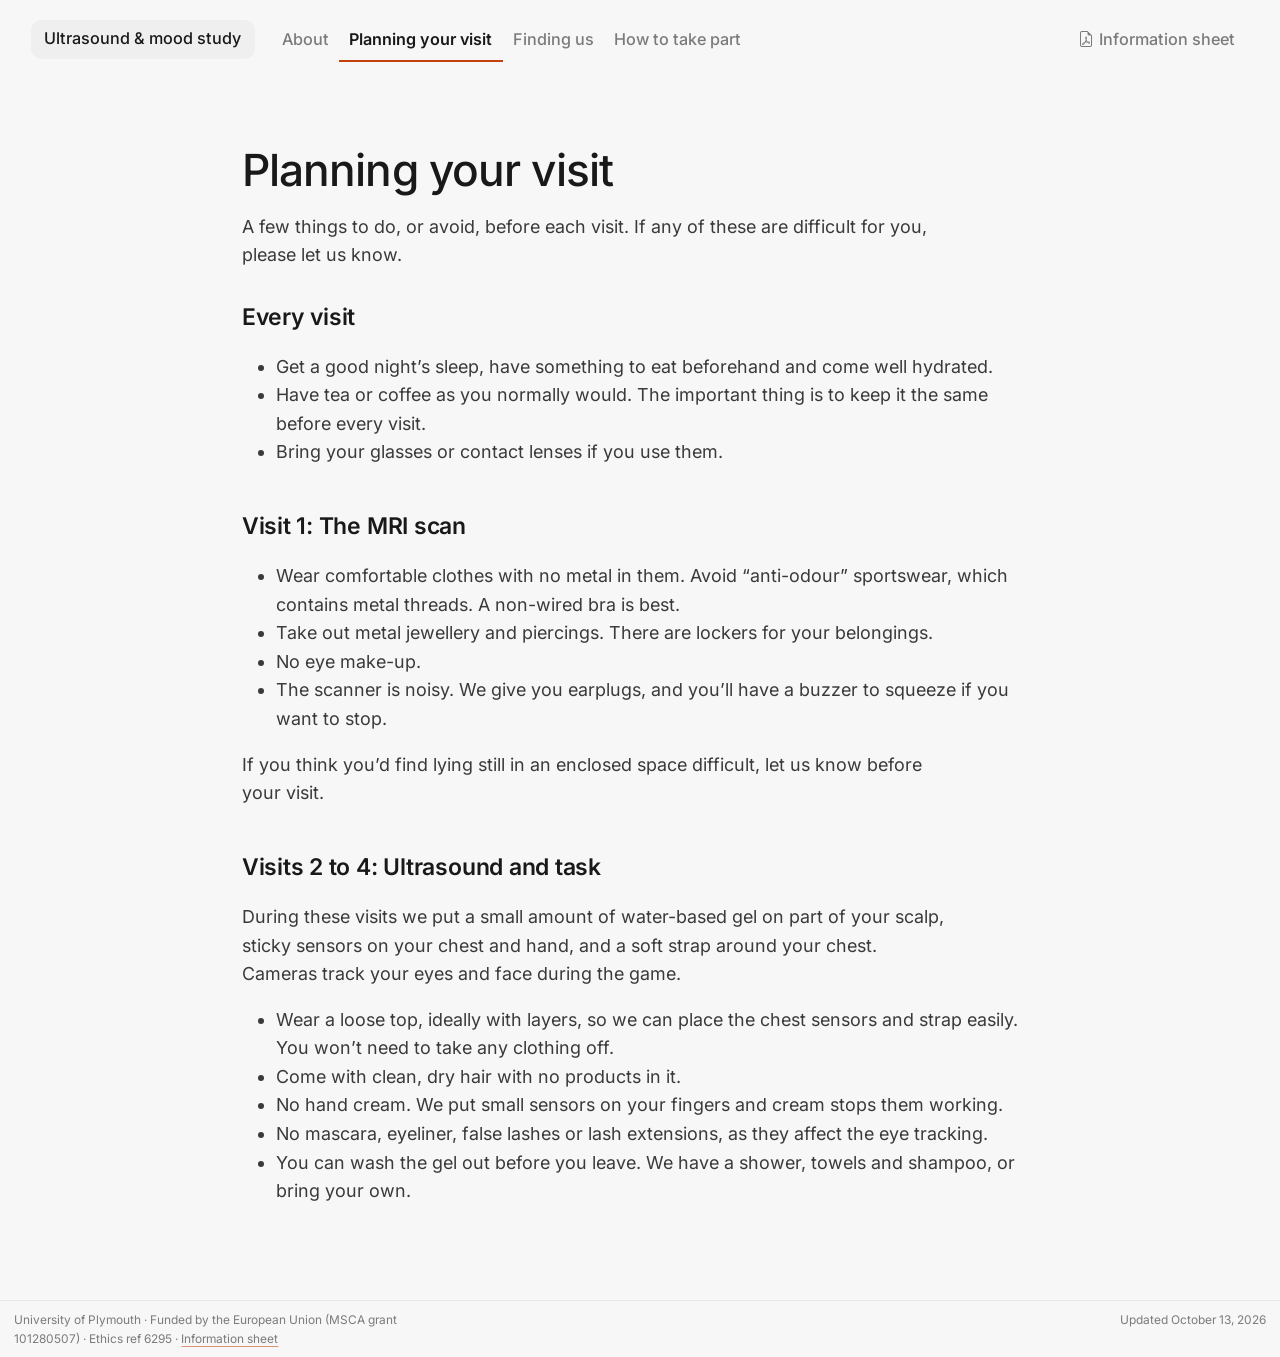
==== before-your-visit.html @ 29c1c678 "Built site for gh-pages" ====
<!DOCTYPE html>
<html xmlns="http://www.w3.org/1999/xhtml" lang="en" xml:lang="en"><head>

<meta charset="utf-8">
<meta name="generator" content="quarto-1.9.36">

<meta name="viewport" content="width=device-width, initial-scale=1.0, user-scalable=yes">


<title>Planning your visit – Ultrasound &amp; mood study</title>
<style>
/* Default styles provided by pandoc.
** See https://pandoc.org/MANUAL.html#variables-for-html for config info.
*/
code{white-space: pre-wrap;}
span.smallcaps{font-variant: small-caps;}
div.columns{display: flex; gap: min(4vw, 1.5em);}
div.column{flex: auto; overflow-x: auto;}
div.hanging-indent{margin-left: 1.5em; text-indent: -1.5em;}
ul.task-list{list-style: none;}
ul.task-list li input[type="checkbox"] {
  width: 0.8em;
  margin: 0 0.8em 0.2em -1em; /* quarto-specific, see https://github.com/quarto-dev/quarto-cli/issues/4556 */ 
  vertical-align: middle;
}
</style>


<script src="site_libs/quarto-nav/quarto-nav.js"></script>
<script src="site_libs/clipboard/clipboard.min.js"></script>
<script src="site_libs/quarto-search/autocomplete.umd.js"></script>
<script src="site_libs/quarto-search/fuse.min.js"></script>
<script src="site_libs/quarto-search/quarto-search.js"></script>
<meta name="quarto:offset" content="./">
<script src="site_libs/quarto-html/quarto.js" type="module"></script>
<script src="site_libs/quarto-html/tabsets/tabsets.js" type="module"></script>
<script src="site_libs/quarto-html/popper.min.js"></script>
<script src="site_libs/quarto-html/tippy.umd.min.js"></script>
<script src="site_libs/quarto-html/anchor.min.js"></script>
<link href="site_libs/quarto-html/tippy.css" rel="stylesheet">
<link href="site_libs/quarto-html/quarto-syntax-highlighting-845c23b38eaddc0f92fda52bfe77a8c8.css" rel="stylesheet" id="quarto-text-highlighting-styles">
<script src="site_libs/bootstrap/bootstrap.min.js"></script>
<link href="site_libs/bootstrap/bootstrap-icons.css" rel="stylesheet">
<link href="site_libs/bootstrap/bootstrap-11b1d22042a7c58af26a3a2880198818.min.css" rel="stylesheet" append-hash="true" id="quarto-bootstrap" data-mode="light">
<script id="quarto-search-options" type="application/json">{
  "location": "navbar",
  "copy-button": false,
  "collapse-after": 3,
  "panel-placement": "end",
  "type": "overlay",
  "limit": 50,
  "keyboard-shortcut": [
    "f",
    "/",
    "s"
  ],
  "show-item-context": false,
  "language": {
    "search-no-results-text": "No results",
    "search-matching-documents-text": "matching documents",
    "search-copy-link-title": "Copy link to search",
    "search-hide-matches-text": "Hide additional matches",
    "search-more-match-text": "more match in this document",
    "search-more-matches-text": "more matches in this document",
    "search-clear-button-title": "Clear",
    "search-text-placeholder": "",
    "search-detached-cancel-button-title": "Cancel",
    "search-submit-button-title": "Submit",
    "search-label": "Search"
  }
}</script>
<meta name="robots" content="noindex, nofollow">


<link rel="stylesheet" href="styles.css">
</head>

<body class="nav-fixed fullcontent quarto-light">

<div id="quarto-search-results"></div>
  <header id="quarto-header" class="headroom fixed-top">
    <nav class="navbar navbar-expand-lg " data-bs-theme="dark">
      <div class="navbar-container container-fluid">
      <div class="navbar-brand-container mx-auto">
    <a class="navbar-brand" href="./index.html">
    <span class="navbar-title">Ultrasound &amp; mood study</span>
    </a>
  </div>
            <div id="quarto-search" class="" title="Search"></div>
          <button class="navbar-toggler" type="button" data-bs-toggle="collapse" data-bs-target="#navbarCollapse" aria-controls="navbarCollapse" role="menu" aria-expanded="false" aria-label="Toggle navigation" onclick="if (window.quartoToggleHeadroom) { window.quartoToggleHeadroom(); }">
  <span class="navbar-toggler-icon"></span>
</button>
          <div class="collapse navbar-collapse" id="navbarCollapse">
            <ul class="navbar-nav navbar-nav-scroll me-auto">
  <li class="nav-item">
    <a class="nav-link" href="./index.html"> 
<span class="menu-text">About</span></a>
  </li>  
  <li class="nav-item">
    <a class="nav-link active" href="./before-your-visit.html" aria-current="page"> 
<span class="menu-text">Planning your visit</span></a>
  </li>  
  <li class="nav-item">
    <a class="nav-link" href="./finding-us.html"> 
<span class="menu-text">Finding us</span></a>
  </li>  
  <li class="nav-item">
    <a class="nav-link" href="./contact.html"> 
<span class="menu-text">How to take part</span></a>
  </li>  
</ul>
            <ul class="navbar-nav navbar-nav-scroll ms-auto">
  <li class="nav-item">
    <a class="nav-link" href="./assets/info_sheet_v3.pdf"> <i class="bi bi-file-earmark-pdf" role="img">
</i> 
<span class="menu-text">Information sheet</span></a>
  </li>  
</ul>
          </div> <!-- /navcollapse -->
            <div class="quarto-navbar-tools">
</div>
      </div> <!-- /container-fluid -->
    </nav>
</header>
<!-- content -->
<div id="quarto-content" class="quarto-container page-columns page-rows-contents page-layout-article page-navbar">
<!-- sidebar -->
<!-- margin-sidebar -->
    
<!-- main -->
<main class="content" id="quarto-document-content">

<header id="title-block-header" class="quarto-title-block default">
<div class="quarto-title">
<h1 class="title">Planning your visit</h1>
</div>



<div class="quarto-title-meta">

    
  
    <div>
    <div class="quarto-title-meta-heading">Modified</div>
    <div class="quarto-title-meta-contents">
      <p class="date-modified">October 13, 2026</p>
    </div>
  </div>
    
  </div>
  


</header>


<p>A few things to do, or avoid, before each visit. If any of these are difficult for you, please let us know.</p>
<section id="every-visit" class="level2">
<h2 class="anchored" data-anchor-id="every-visit">Every visit</h2>
<ul>
<li>Get a good night’s sleep, have something to eat beforehand and come well hydrated.</li>
<li>Have tea or coffee as you normally would. The important thing is to keep it the same before every visit.</li>
<li>Bring your glasses or contact lenses if you use them.</li>
</ul>
</section>
<section id="visit-1-the-mri-scan" class="level2">
<h2 class="anchored" data-anchor-id="visit-1-the-mri-scan">Visit 1: The MRI scan</h2>
<ul>
<li>Wear comfortable clothes with no metal in them. Avoid “anti-odour” sportswear, which contains metal threads. A non-wired bra is best.</li>
<li>Take out metal jewellery and piercings. There are lockers for your belongings.</li>
<li>No eye make-up.</li>
<li>The scanner is noisy. We give you earplugs, and you’ll have a buzzer to squeeze if you want to stop.</li>
</ul>
<p>If you think you’d find lying still in an enclosed space difficult, let us know before your visit.</p>
</section>
<section id="visits-2-to-4-ultrasound-and-task" class="level2">
<h2 class="anchored" data-anchor-id="visits-2-to-4-ultrasound-and-task">Visits 2 to 4: Ultrasound and task</h2>
<p>During these visits we put a small amount of water-based gel on part of your scalp, sticky sensors on your chest and hand, and a soft strap around your chest. Cameras track your eyes and face during the game.</p>
<ul>
<li>Wear a loose top, ideally with layers, so we can place the chest sensors and strap easily. You won’t need to take any clothing off.</li>
<li>Come with clean, dry hair with no products in it.</li>
<li>No hand cream. We put small sensors on your fingers and cream stops them working.</li>
<li>No mascara, eyeliner, false lashes or lash extensions, as they affect the eye tracking.</li>
<li>You can wash the gel out before you leave. We have a shower, towels and shampoo, or bring your own.</li>
</ul>


</section>

</main> <!-- /main -->
<script id="quarto-html-after-body" type="application/javascript">
  window.document.addEventListener("DOMContentLoaded", function (event) {
    const icon = "";
    const anchorJS = new window.AnchorJS();
    anchorJS.options = {
      placement: 'right',
      icon: icon
    };
    anchorJS.add('.anchored');
    const isCodeAnnotation = (el) => {
      for (const clz of el.classList) {
        if (clz.startsWith('code-annotation-')) {                     
          return true;
        }
      }
      return false;
    }
    const onCopySuccess = function(e) {
      // button target
      const button = e.trigger;
      // don't keep focus
      button.blur();
      // flash "checked"
      button.classList.add('code-copy-button-checked');
      var currentTitle = button.getAttribute("title");
      button.setAttribute("title", "Copied!");
      let tooltip;
      if (window.bootstrap) {
        button.setAttribute("data-bs-toggle", "tooltip");
        button.setAttribute("data-bs-placement", "left");
        button.setAttribute("data-bs-title", "Copied!");
        tooltip = new bootstrap.Tooltip(button, 
          { trigger: "manual", 
            customClass: "code-copy-button-tooltip",
            offset: [0, -8]});
        tooltip.show();    
      }
      setTimeout(function() {
        if (tooltip) {
          tooltip.hide();
          button.removeAttribute("data-bs-title");
          button.removeAttribute("data-bs-toggle");
          button.removeAttribute("data-bs-placement");
        }
        button.setAttribute("title", currentTitle);
        button.classList.remove('code-copy-button-checked');
      }, 1000);
      // clear code selection
      e.clearSelection();
    }
    const getTextToCopy = function(trigger) {
      const outerScaffold = trigger.parentElement.cloneNode(true);
      const codeEl = outerScaffold.querySelector('code');
      for (const childEl of codeEl.children) {
        if (isCodeAnnotation(childEl)) {
          childEl.remove();
        }
      }
      return codeEl.innerText;
    }
    const clipboard = new window.ClipboardJS('.code-copy-button:not([data-in-quarto-modal])', {
      text: getTextToCopy
    });
    clipboard.on('success', onCopySuccess);
    if (window.document.getElementById('quarto-embedded-source-code-modal')) {
      const clipboardModal = new window.ClipboardJS('.code-copy-button[data-in-quarto-modal]', {
        text: getTextToCopy,
        container: window.document.getElementById('quarto-embedded-source-code-modal')
      });
      clipboardModal.on('success', onCopySuccess);
    }
      var localhostRegex = new RegExp(/^(?:http|https):\/\/localhost\:?[0-9]*\//);
      var mailtoRegex = new RegExp(/^mailto:/);
        var filterRegex = new RegExp("https:\/\/dylanjcurtin\.github\.io\/tus-study");
      var isInternal = (href) => {
          return filterRegex.test(href) || localhostRegex.test(href) || mailtoRegex.test(href);
      }
      // Inspect non-navigation links and adorn them if external
     var links = window.document.querySelectorAll('a[href]:not(.nav-link):not(.navbar-brand):not(.toc-action):not(.sidebar-link):not(.sidebar-item-toggle):not(.pagination-link):not(.no-external):not([aria-hidden]):not(.dropdown-item):not(.quarto-navigation-tool):not(.about-link)');
      for (var i=0; i<links.length; i++) {
        const link = links[i];
        if (!isInternal(link.href)) {
          // undo the damage that might have been done by quarto-nav.js in the case of
          // links that we want to consider external
          if (link.dataset.originalHref !== undefined) {
            link.href = link.dataset.originalHref;
          }
            // target, if specified
            link.setAttribute("target", "_blank");
            if (link.getAttribute("rel") === null) {
              link.setAttribute("rel", "noopener");
            }
        }
      }
    function tippyHover(el, contentFn, onTriggerFn, onUntriggerFn) {
      const config = {
        allowHTML: true,
        maxWidth: 500,
        delay: 100,
        arrow: false,
        appendTo: function(el) {
            return el.parentElement;
        },
        interactive: true,
        interactiveBorder: 10,
        theme: 'quarto',
        placement: 'bottom-start',
      };
      if (contentFn) {
        config.content = contentFn;
      }
      if (onTriggerFn) {
        config.onTrigger = onTriggerFn;
      }
      if (onUntriggerFn) {
        config.onUntrigger = onUntriggerFn;
      }
      window.tippy(el, config); 
    }
    const noterefs = window.document.querySelectorAll('a[role="doc-noteref"]');
    for (var i=0; i<noterefs.length; i++) {
      const ref = noterefs[i];
      tippyHover(ref, function() {
        // use id or data attribute instead here
        let href = ref.getAttribute('data-footnote-href') || ref.getAttribute('href');
        try { href = new URL(href).hash; } catch {}
        const id = href.replace(/^#\/?/, "");
        const note = window.document.getElementById(id);
        if (note) {
          return note.innerHTML;
        } else {
          return "";
        }
      });
    }
    const xrefs = window.document.querySelectorAll('a.quarto-xref');
    const processXRef = (id, note) => {
      // Strip column container classes
      const stripColumnClz = (el) => {
        el.classList.remove("page-full", "page-columns");
        if (el.children) {
          for (const child of el.children) {
            stripColumnClz(child);
          }
        }
      }
      stripColumnClz(note)
      if (id === null || id.startsWith('sec-')) {
        // Special case sections, only their first couple elements
        const container = document.createElement("div");
        if (note.children && note.children.length > 2) {
          container.appendChild(note.children[0].cloneNode(true));
          for (let i = 1; i < note.children.length; i++) {
            const child = note.children[i];
            if (child.tagName === "P" && child.innerText === "") {
              continue;
            } else {
              container.appendChild(child.cloneNode(true));
              break;
            }
          }
          if (window.Quarto?.typesetMath) {
            window.Quarto.typesetMath(container);
          }
          return container.innerHTML
        } else {
          if (window.Quarto?.typesetMath) {
            window.Quarto.typesetMath(note);
          }
          return note.innerHTML;
        }
      } else {
        // Remove any anchor links if they are present
        const anchorLink = note.querySelector('a.anchorjs-link');
        if (anchorLink) {
          anchorLink.remove();
        }
        if (window.Quarto?.typesetMath) {
          window.Quarto.typesetMath(note);
        }
        if (note.classList.contains("callout")) {
          return note.outerHTML;
        } else {
          return note.innerHTML;
        }
      }
    }
    for (var i=0; i<xrefs.length; i++) {
      const xref = xrefs[i];
      tippyHover(xref, undefined, function(instance) {
        instance.disable();
        let url = xref.getAttribute('href');
        let hash = undefined; 
        if (url.startsWith('#')) {
          hash = url;
        } else {
          try { hash = new URL(url).hash; } catch {}
        }
        if (hash) {
          const id = hash.replace(/^#\/?/, "");
          const note = window.document.getElementById(id);
          if (note !== null) {
            try {
              const html = processXRef(id, note.cloneNode(true));
              instance.setContent(html);
            } finally {
              instance.enable();
              instance.show();
            }
          } else {
            // See if we can fetch this
            fetch(url.split('#')[0])
            .then(res => res.text())
            .then(html => {
              const parser = new DOMParser();
              const htmlDoc = parser.parseFromString(html, "text/html");
              const note = htmlDoc.getElementById(id);
              if (note !== null) {
                const html = processXRef(id, note);
                instance.setContent(html);
              } 
            }).finally(() => {
              instance.enable();
              instance.show();
            });
          }
        } else {
          // See if we can fetch a full url (with no hash to target)
          // This is a special case and we should probably do some content thinning / targeting
          fetch(url)
          .then(res => res.text())
          .then(html => {
            const parser = new DOMParser();
            const htmlDoc = parser.parseFromString(html, "text/html");
            const note = htmlDoc.querySelector('main.content');
            if (note !== null) {
              // This should only happen for chapter cross references
              // (since there is no id in the URL)
              // remove the first header
              if (note.children.length > 0 && note.children[0].tagName === "HEADER") {
                note.children[0].remove();
              }
              const html = processXRef(null, note);
              instance.setContent(html);
            } 
          }).finally(() => {
            instance.enable();
            instance.show();
          });
        }
      }, function(instance) {
      });
    }
        let selectedAnnoteEl;
        const selectorForAnnotation = ( cell, annotation) => {
          let cellAttr = 'data-code-cell="' + cell + '"';
          let lineAttr = 'data-code-annotation="' +  annotation + '"';
          const selector = 'span[' + cellAttr + '][' + lineAttr + ']';
          return selector;
        }
        const selectCodeLines = (annoteEl) => {
          const doc = window.document;
          const targetCell = annoteEl.getAttribute("data-target-cell");
          const targetAnnotation = annoteEl.getAttribute("data-target-annotation");
          const annoteSpan = window.document.querySelector(selectorForAnnotation(targetCell, targetAnnotation));
          const lines = annoteSpan.getAttribute("data-code-lines").split(",");
          const lineIds = lines.map((line) => {
            return targetCell + "-" + line;
          })
          let top = null;
          let height = null;
          let parent = null;
          if (lineIds.length > 0) {
              //compute the position of the single el (top and bottom and make a div)
              const el = window.document.getElementById(lineIds[0]);
              top = el.offsetTop;
              height = el.offsetHeight;
              parent = el.parentElement.parentElement;
            if (lineIds.length > 1) {
              const lastEl = window.document.getElementById(lineIds[lineIds.length - 1]);
              const bottom = lastEl.offsetTop + lastEl.offsetHeight;
              height = bottom - top;
            }
            if (top !== null && height !== null && parent !== null) {
              // cook up a div (if necessary) and position it 
              let div = window.document.getElementById("code-annotation-line-highlight");
              if (div === null) {
                div = window.document.createElement("div");
                div.setAttribute("id", "code-annotation-line-highlight");
                div.style.position = 'absolute';
                parent.appendChild(div);
              }
              div.style.top = top - 2 + "px";
              div.style.height = height + 4 + "px";
              div.style.left = 0;
              let gutterDiv = window.document.getElementById("code-annotation-line-highlight-gutter");
              if (gutterDiv === null) {
                gutterDiv = window.document.createElement("div");
                gutterDiv.setAttribute("id", "code-annotation-line-highlight-gutter");
                gutterDiv.style.position = 'absolute';
                const codeCell = window.document.getElementById(targetCell);
                const gutter = codeCell.querySelector('.code-annotation-gutter');
                gutter.appendChild(gutterDiv);
              }
              gutterDiv.style.top = top - 2 + "px";
              gutterDiv.style.height = height + 4 + "px";
            }
            selectedAnnoteEl = annoteEl;
          }
        };
        const unselectCodeLines = () => {
          const elementsIds = ["code-annotation-line-highlight", "code-annotation-line-highlight-gutter"];
          elementsIds.forEach((elId) => {
            const div = window.document.getElementById(elId);
            if (div) {
              div.remove();
            }
          });
          selectedAnnoteEl = undefined;
        };
          // Handle positioning of the toggle
      window.addEventListener(
        "resize",
        throttle(() => {
          elRect = undefined;
          if (selectedAnnoteEl) {
            selectCodeLines(selectedAnnoteEl);
          }
        }, 10)
      );
      function throttle(fn, ms) {
      let throttle = false;
      let timer;
        return (...args) => {
          if(!throttle) { // first call gets through
              fn.apply(this, args);
              throttle = true;
          } else { // all the others get throttled
              if(timer) clearTimeout(timer); // cancel #2
              timer = setTimeout(() => {
                fn.apply(this, args);
                timer = throttle = false;
              }, ms);
          }
        };
      }
        // Attach click handler to the DT
        const annoteDls = window.document.querySelectorAll('dt[data-target-cell]');
        for (const annoteDlNode of annoteDls) {
          annoteDlNode.addEventListener('click', (event) => {
            const clickedEl = event.target;
            if (clickedEl !== selectedAnnoteEl) {
              unselectCodeLines();
              const activeEl = window.document.querySelector('dt[data-target-cell].code-annotation-active');
              if (activeEl) {
                activeEl.classList.remove('code-annotation-active');
              }
              selectCodeLines(clickedEl);
              clickedEl.classList.add('code-annotation-active');
            } else {
              // Unselect the line
              unselectCodeLines();
              clickedEl.classList.remove('code-annotation-active');
            }
          });
        }
    const findCites = (el) => {
      const parentEl = el.parentElement;
      if (parentEl) {
        const cites = parentEl.dataset.cites;
        if (cites) {
          return {
            el,
            cites: cites.split(' ')
          };
        } else {
          return findCites(el.parentElement)
        }
      } else {
        return undefined;
      }
    };
    var bibliorefs = window.document.querySelectorAll('a[role="doc-biblioref"]');
    for (var i=0; i<bibliorefs.length; i++) {
      const ref = bibliorefs[i];
      const citeInfo = findCites(ref);
      if (citeInfo) {
        tippyHover(citeInfo.el, function() {
          var popup = window.document.createElement('div');
          citeInfo.cites.forEach(function(cite) {
            var citeDiv = window.document.createElement('div');
            citeDiv.classList.add('hanging-indent');
            citeDiv.classList.add('csl-entry');
            var biblioDiv = window.document.getElementById('ref-' + cite);
            if (biblioDiv) {
              citeDiv.innerHTML = biblioDiv.innerHTML;
            }
            popup.appendChild(citeDiv);
          });
          return popup.innerHTML;
        });
      }
    }
  });
  </script>
</div> <!-- /content -->
<footer class="footer">
  <div class="nav-footer">
    <div class="nav-footer-left">
<p>University of Plymouth · Funded by the European Union (MSCA grant 101280507) · Ethics ref 6295 · <a href="assets/info_sheet_v3.pdf">Information sheet</a></p>
</div>   
    <div class="nav-footer-center">
      &nbsp;
    </div>
    <div class="nav-footer-right">
<p>Updated October 13, 2026</p>
</div>
  </div>
</footer>




</body></html>
---- site_libs/quarto-html/tippy.css ----
.tippy-box[data-animation=fade][data-state=hidden]{opacity:0}[data-tippy-root]{max-width:calc(100vw - 10px)}.tippy-box{position:relative;background-color:#333;color:#fff;border-radius:4px;font-size:14px;line-height:1.4;white-space:normal;outline:0;transition-property:transform,visibility,opacity}.tippy-box[data-placement^=top]>.tippy-arrow{bottom:0}.tippy-box[data-placement^=top]>.tippy-arrow:before{bottom:-7px;left:0;border-width:8px 8px 0;border-top-color:initial;transform-origin:center top}.tippy-box[data-placement^=bottom]>.tippy-arrow{top:0}.tippy-box[data-placement^=bottom]>.tippy-arrow:before{top:-7px;left:0;border-width:0 8px 8px;border-bottom-color:initial;transform-origin:center bottom}.tippy-box[data-placement^=left]>.tippy-arrow{right:0}.tippy-box[data-placement^=left]>.tippy-arrow:before{border-width:8px 0 8px 8px;border-left-color:initial;right:-7px;transform-origin:center left}.tippy-box[data-placement^=right]>.tippy-arrow{left:0}.tippy-box[data-placement^=right]>.tippy-arrow:before{left:-7px;border-width:8px 8px 8px 0;border-right-color:initial;transform-origin:center right}.tippy-box[data-inertia][data-state=visible]{transition-timing-function:cubic-bezier(.54,1.5,.38,1.11)}.tippy-arrow{width:16px;height:16px;color:#333}.tippy-arrow:before{content:"";position:absolute;border-color:transparent;border-style:solid}.tippy-content{position:relative;padding:5px 9px;z-index:1}
---- site_libs/quarto-html/quarto-syntax-highlighting-845c23b38eaddc0f92fda52bfe77a8c8.css ----
/* quarto syntax highlight colors */
:root {
  --quarto-hl-ot-color: #003B4F;
  --quarto-hl-at-color: #657422;
  --quarto-hl-ss-color: #20794D;
  --quarto-hl-an-color: #5E5E5E;
  --quarto-hl-fu-color: #4758AB;
  --quarto-hl-st-color: #20794D;
  --quarto-hl-cf-color: #003B4F;
  --quarto-hl-op-color: #5E5E5E;
  --quarto-hl-er-color: #AD0000;
  --quarto-hl-bn-color: #AD0000;
  --quarto-hl-al-color: #AD0000;
  --quarto-hl-va-color: #111111;
  --quarto-hl-bu-color: inherit;
  --quarto-hl-ex-color: inherit;
  --quarto-hl-pp-color: #AD0000;
  --quarto-hl-in-color: #5E5E5E;
  --quarto-hl-vs-color: #20794D;
  --quarto-hl-wa-color: #5E5E5E;
  --quarto-hl-do-color: #5E5E5E;
  --quarto-hl-im-color: #00769E;
  --quarto-hl-ch-color: #20794D;
  --quarto-hl-dt-color: #AD0000;
  --quarto-hl-fl-color: #AD0000;
  --quarto-hl-co-color: #5E5E5E;
  --quarto-hl-cv-color: #5E5E5E;
  --quarto-hl-cn-color: #8f5902;
  --quarto-hl-sc-color: #5E5E5E;
  --quarto-hl-dv-color: #AD0000;
  --quarto-hl-kw-color: #003B4F;
}

/* other quarto variables */
:root {
  --quarto-font-monospace: SFMono-Regular, Menlo, Monaco, Consolas, "Liberation Mono", "Courier New", monospace;
}

/* syntax highlight based on Pandoc's rules */
pre > code.sourceCode > span {
  color: #003B4F;
}

code.sourceCode > span {
  color: #003B4F;
}

div.sourceCode,
div.sourceCode pre.sourceCode {
  color: #003B4F;
}

/* Normal */
code span {
  color: #003B4F;
}

/* Alert */
code span.al {
  color: #AD0000;
  font-style: inherit;
}

/* Annotation */
code span.an {
  color: #5E5E5E;
  font-style: inherit;
}

/* Attribute */
code span.at {
  color: #657422;
  font-style: inherit;
}

/* BaseN */
code span.bn {
  color: #AD0000;
  font-style: inherit;
}

/* BuiltIn */
code span.bu {
  font-style: inherit;
}

/* ControlFlow */
code span.cf {
  color: #003B4F;
  font-weight: bold;
  font-style: inherit;
}

/* Char */
code span.ch {
  color: #20794D;
  font-style: inherit;
}

/* Constant */
code span.cn {
  color: #8f5902;
  font-style: inherit;
}

/* Comment */
code span.co {
  color: #5E5E5E;
  font-style: inherit;
}

/* CommentVar */
code span.cv {
  color: #5E5E5E;
  font-style: italic;
}

/* Documentation */
code span.do {
  color: #5E5E5E;
  font-style: italic;
}

/* DataType */
code span.dt {
  color: #AD0000;
  font-style: inherit;
}

/* DecVal */
code span.dv {
  color: #AD0000;
  font-style: inherit;
}

/* Error */
code span.er {
  color: #AD0000;
  font-style: inherit;
}

/* Extension */
code span.ex {
  font-style: inherit;
}

/* Float */
code span.fl {
  color: #AD0000;
  font-style: inherit;
}

/* Function */
code span.fu {
  color: #4758AB;
  font-style: inherit;
}

/* Import */
code span.im {
  color: #00769E;
  font-style: inherit;
}

/* Information */
code span.in {
  color: #5E5E5E;
  font-style: inherit;
}

/* Keyword */
code span.kw {
  color: #003B4F;
  font-weight: bold;
  font-style: inherit;
}

/* Operator */
code span.op {
  color: #5E5E5E;
  font-style: inherit;
}

/* Other */
code span.ot {
  color: #003B4F;
  font-style: inherit;
}

/* Preprocessor */
code span.pp {
  color: #AD0000;
  font-style: inherit;
}

/* SpecialChar */
code span.sc {
  color: #5E5E5E;
  font-style: inherit;
}

/* SpecialString */
code span.ss {
  color: #20794D;
  font-style: inherit;
}

/* String */
code span.st {
  color: #20794D;
  font-style: inherit;
}

/* Variable */
code span.va {
  color: #111111;
  font-style: inherit;
}

/* VerbatimString */
code span.vs {
  color: #20794D;
  font-style: inherit;
}

/* Warning */
code span.wa {
  color: #5E5E5E;
  font-style: italic;
}

.prevent-inlining {
  content: "</";
}

/*# sourceMappingURL=ac89f0bb514bba72461919f78549e31c.css.map */
---- styles.css ----
/* Inter, self-hosted so pages make no requests to Google */
@font-face { font-family: "Inter"; font-style: normal; font-weight: 400; font-display: swap; src: url("fonts/inter-400.woff2") format("woff2"); }
@font-face { font-family: "Inter"; font-style: normal; font-weight: 500; font-display: swap; src: url("fonts/inter-500.woff2") format("woff2"); }
@font-face { font-family: "Inter"; font-style: normal; font-weight: 600; font-display: swap; src: url("fonts/inter-600.woff2") format("woff2"); }

.lead-text { font-size: 1.2rem; color: #5d5d5d; margin-bottom: 1.5rem; max-width: 58ch; }

.steps {
  display: grid;
  grid-template-columns: repeat(4, 1fr);
  gap: 1.6rem;
  margin: 1.25rem 0;
  counter-reset: step;
}
.step { position: relative; padding: 1rem 1.1rem; counter-increment: step; }
.step::before {
  content: counter(step);
  display: inline-flex; align-items: center; justify-content: center;
  width: 1.75rem; height: 1.75rem; border-radius: 50%;
  font-size: 0.9rem; font-weight: 600; margin-bottom: 0.5rem;
}
/* arrow between cards on wide screens */
.step:not(:last-child)::after {
  content: "→";
  position: absolute; right: -1.3rem; top: 50%; transform: translateY(-50%);
  font-size: 1.1rem; line-height: 1;
}
/* single column with a connecting line on narrow screens */
@media (max-width: 767px) {
  .steps { grid-template-columns: 1fr; gap: 1rem; }
  .step:not(:last-child)::after {
    content: ""; right: auto; top: auto; transform: none;
    left: 1.97rem; bottom: -1rem; width: 2px; height: 1rem;
  }
}
.step .num {
  font-size: 0.75rem; font-weight: 500; letter-spacing: 0.06em;
  text-transform: uppercase; margin-bottom: 0.25rem;
}
.step h3 { margin: 0 0 0.35rem 0; }
.step p { margin: 0; font-size: 0.92rem; }
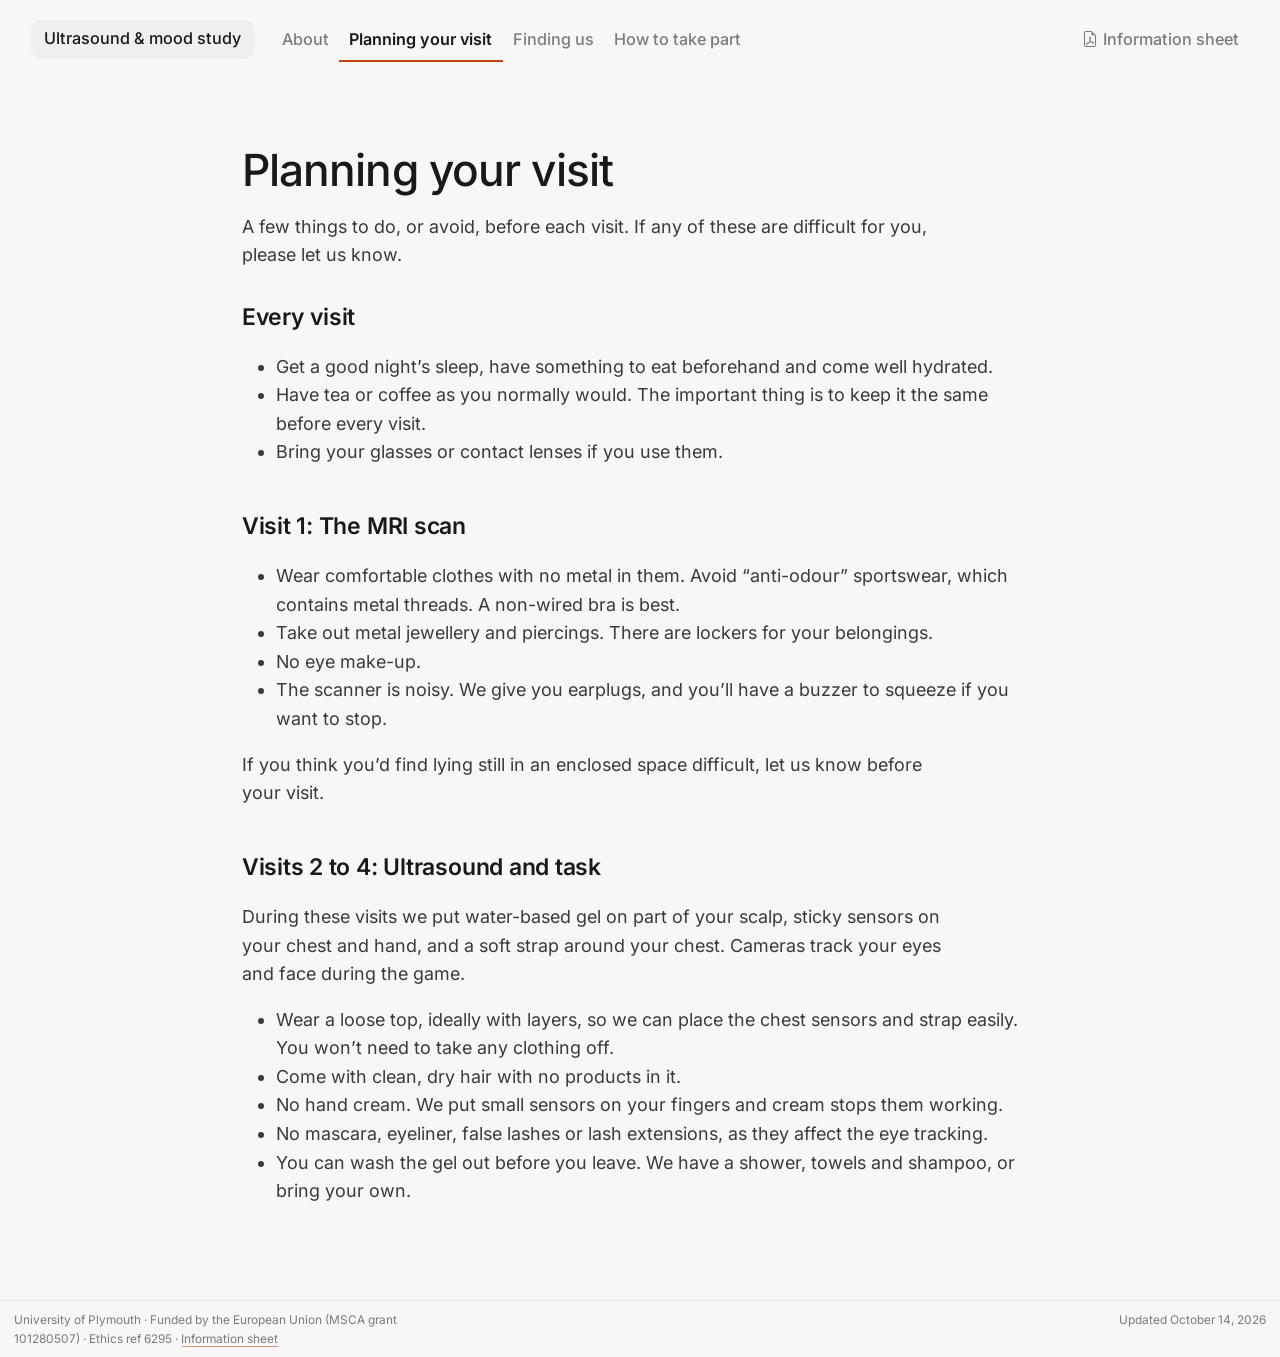
==== commit bd2ab0cc: "Built site for gh-pages" ====
--- a/before-your-visit.html
+++ b/before-your-visit.html
@@ -27,34 +27,16 @@
 
 
 <script src="site_libs/quarto-nav/quarto-nav.js"></script>
-<script src="site_libs/clipboard/clipboard.min.js"></script>
-<script src="site_libs/quarto-search/autocomplete.umd.js"></script>
-<script src="site_libs/quarto-search/fuse.min.js"></script>
-<script src="site_libs/quarto-search/quarto-search.js"></script>
-<meta name="quarto:offset" content="./">
 <script src="site_libs/quarto-html/quarto.js" type="module"></script>
 <script src="site_libs/quarto-html/tabsets/tabsets.js" type="module"></script>
 <script src="site_libs/quarto-html/popper.min.js"></script>
 <script src="site_libs/quarto-html/tippy.umd.min.js"></script>
-<script src="site_libs/quarto-html/anchor.min.js"></script>
 <link href="site_libs/quarto-html/tippy.css" rel="stylesheet">
 <link href="site_libs/quarto-html/quarto-syntax-highlighting-845c23b38eaddc0f92fda52bfe77a8c8.css" rel="stylesheet" id="quarto-text-highlighting-styles">
 <script src="site_libs/bootstrap/bootstrap.min.js"></script>
 <link href="site_libs/bootstrap/bootstrap-icons.css" rel="stylesheet">
-<link href="site_libs/bootstrap/bootstrap-11b1d22042a7c58af26a3a2880198818.min.css" rel="stylesheet" append-hash="true" id="quarto-bootstrap" data-mode="light">
+<link href="site_libs/bootstrap/bootstrap-741c6fe8a5a04eb974a42ee32e9e83b3.min.css" rel="stylesheet" append-hash="true" id="quarto-bootstrap" data-mode="light">
 <script id="quarto-search-options" type="application/json">{
-  "location": "navbar",
-  "copy-button": false,
-  "collapse-after": 3,
-  "panel-placement": "end",
-  "type": "overlay",
-  "limit": 50,
-  "keyboard-shortcut": [
-    "f",
-    "/",
-    "s"
-  ],
-  "show-item-context": false,
   "language": {
     "search-no-results-text": "No results",
     "search-matching-documents-text": "matching documents",
@@ -86,7 +68,6 @@
     <span class="navbar-title">Ultrasound &amp; mood study</span>
     </a>
   </div>
-            <div id="quarto-search" class="" title="Search"></div>
           <button class="navbar-toggler" type="button" data-bs-toggle="collapse" data-bs-target="#navbarCollapse" aria-controls="navbarCollapse" role="menu" aria-expanded="false" aria-label="Toggle navigation" onclick="if (window.quartoToggleHeadroom) { window.quartoToggleHeadroom(); }">
   <span class="navbar-toggler-icon"></span>
 </button>
@@ -144,7 +125,7 @@
     <div>
     <div class="quarto-title-meta-heading">Modified</div>
     <div class="quarto-title-meta-contents">
-      <p class="date-modified">October 13, 2026</p>
+      <p class="date-modified">October 14, 2026</p>
     </div>
   </div>
     
@@ -157,7 +138,7 @@
 
 <p>A few things to do, or avoid, before each visit. If any of these are difficult for you, please let us know.</p>
 <section id="every-visit" class="level2">
-<h2 class="anchored" data-anchor-id="every-visit">Every visit</h2>
+<h2 data-anchor-id="every-visit">Every visit</h2>
 <ul>
 <li>Get a good night’s sleep, have something to eat beforehand and come well hydrated.</li>
 <li>Have tea or coffee as you normally would. The important thing is to keep it the same before every visit.</li>
@@ -165,7 +146,7 @@
 </ul>
 </section>
 <section id="visit-1-the-mri-scan" class="level2">
-<h2 class="anchored" data-anchor-id="visit-1-the-mri-scan">Visit 1: The MRI scan</h2>
+<h2 data-anchor-id="visit-1-the-mri-scan">Visit 1: The MRI scan</h2>
 <ul>
 <li>Wear comfortable clothes with no metal in them. Avoid “anti-odour” sportswear, which contains metal threads. A non-wired bra is best.</li>
 <li>Take out metal jewellery and piercings. There are lockers for your belongings.</li>
@@ -175,8 +156,8 @@
 <p>If you think you’d find lying still in an enclosed space difficult, let us know before your visit.</p>
 </section>
 <section id="visits-2-to-4-ultrasound-and-task" class="level2">
-<h2 class="anchored" data-anchor-id="visits-2-to-4-ultrasound-and-task">Visits 2 to 4: Ultrasound and task</h2>
-<p>During these visits we put a small amount of water-based gel on part of your scalp, sticky sensors on your chest and hand, and a soft strap around your chest. Cameras track your eyes and face during the game.</p>
+<h2 data-anchor-id="visits-2-to-4-ultrasound-and-task">Visits 2 to 4: Ultrasound and task</h2>
+<p>During these visits we put water-based gel on part of your scalp, sticky sensors on your chest and hand, and a soft strap around your chest. Cameras track your eyes and face during the game.</p>
 <ul>
 <li>Wear a loose top, ideally with layers, so we can place the chest sensors and strap easily. You won’t need to take any clothing off.</li>
 <li>Come with clean, dry hair with no products in it.</li>
@@ -189,77 +170,26 @@
 </section>
 
 </main> <!-- /main -->
+<script>
+/* Fetch the other tabs in the background so switching between them is near-instant. */
+(function () {
+  function prefetch() {
+    var seen = {};
+    document.querySelectorAll('.navbar a.nav-link[href$=".html"]').forEach(function (a) {
+      var href = a.href;
+      if (seen[href] || href === location.href) return;
+      seen[href] = true;
+      var l = document.createElement('link');
+      l.rel = 'prefetch'; l.href = href;
+      document.head.appendChild(l);
+    });
+  }
+  if ('requestIdleCallback' in window) requestIdleCallback(prefetch, { timeout: 2000 });
+  else window.addEventListener('load', function () { setTimeout(prefetch, 500); });
+})();
+</script>
 <script id="quarto-html-after-body" type="application/javascript">
   window.document.addEventListener("DOMContentLoaded", function (event) {
-    const icon = "";
-    const anchorJS = new window.AnchorJS();
-    anchorJS.options = {
-      placement: 'right',
-      icon: icon
-    };
-    anchorJS.add('.anchored');
-    const isCodeAnnotation = (el) => {
-      for (const clz of el.classList) {
-        if (clz.startsWith('code-annotation-')) {                     
-          return true;
-        }
-      }
-      return false;
-    }
-    const onCopySuccess = function(e) {
-      // button target
-      const button = e.trigger;
-      // don't keep focus
-      button.blur();
-      // flash "checked"
-      button.classList.add('code-copy-button-checked');
-      var currentTitle = button.getAttribute("title");
-      button.setAttribute("title", "Copied!");
-      let tooltip;
-      if (window.bootstrap) {
-        button.setAttribute("data-bs-toggle", "tooltip");
-        button.setAttribute("data-bs-placement", "left");
-        button.setAttribute("data-bs-title", "Copied!");
-        tooltip = new bootstrap.Tooltip(button, 
-          { trigger: "manual", 
-            customClass: "code-copy-button-tooltip",
-            offset: [0, -8]});
-        tooltip.show();    
-      }
-      setTimeout(function() {
-        if (tooltip) {
-          tooltip.hide();
-          button.removeAttribute("data-bs-title");
-          button.removeAttribute("data-bs-toggle");
-          button.removeAttribute("data-bs-placement");
-        }
-        button.setAttribute("title", currentTitle);
-        button.classList.remove('code-copy-button-checked');
-      }, 1000);
-      // clear code selection
-      e.clearSelection();
-    }
-    const getTextToCopy = function(trigger) {
-      const outerScaffold = trigger.parentElement.cloneNode(true);
-      const codeEl = outerScaffold.querySelector('code');
-      for (const childEl of codeEl.children) {
-        if (isCodeAnnotation(childEl)) {
-          childEl.remove();
-        }
-      }
-      return codeEl.innerText;
-    }
-    const clipboard = new window.ClipboardJS('.code-copy-button:not([data-in-quarto-modal])', {
-      text: getTextToCopy
-    });
-    clipboard.on('success', onCopySuccess);
-    if (window.document.getElementById('quarto-embedded-source-code-modal')) {
-      const clipboardModal = new window.ClipboardJS('.code-copy-button[data-in-quarto-modal]', {
-        text: getTextToCopy,
-        container: window.document.getElementById('quarto-embedded-source-code-modal')
-      });
-      clipboardModal.on('success', onCopySuccess);
-    }
       var localhostRegex = new RegExp(/^(?:http|https):\/\/localhost\:?[0-9]*\//);
       var mailtoRegex = new RegExp(/^mailto:/);
         var filterRegex = new RegExp("https:\/\/dylanjcurtin\.github\.io\/tus-study");
@@ -307,22 +237,6 @@
         config.onUntrigger = onUntriggerFn;
       }
       window.tippy(el, config); 
-    }
-    const noterefs = window.document.querySelectorAll('a[role="doc-noteref"]');
-    for (var i=0; i<noterefs.length; i++) {
-      const ref = noterefs[i];
-      tippyHover(ref, function() {
-        // use id or data attribute instead here
-        let href = ref.getAttribute('data-footnote-href') || ref.getAttribute('href');
-        try { href = new URL(href).hash; } catch {}
-        const id = href.replace(/^#\/?/, "");
-        const note = window.document.getElementById(id);
-        if (note) {
-          return note.innerHTML;
-        } else {
-          return "";
-        }
-      });
     }
     const xrefs = window.document.querySelectorAll('a.quarto-xref');
     const processXRef = (id, note) => {
@@ -555,43 +469,6 @@
             }
           });
         }
-    const findCites = (el) => {
-      const parentEl = el.parentElement;
-      if (parentEl) {
-        const cites = parentEl.dataset.cites;
-        if (cites) {
-          return {
-            el,
-            cites: cites.split(' ')
-          };
-        } else {
-          return findCites(el.parentElement)
-        }
-      } else {
-        return undefined;
-      }
-    };
-    var bibliorefs = window.document.querySelectorAll('a[role="doc-biblioref"]');
-    for (var i=0; i<bibliorefs.length; i++) {
-      const ref = bibliorefs[i];
-      const citeInfo = findCites(ref);
-      if (citeInfo) {
-        tippyHover(citeInfo.el, function() {
-          var popup = window.document.createElement('div');
-          citeInfo.cites.forEach(function(cite) {
-            var citeDiv = window.document.createElement('div');
-            citeDiv.classList.add('hanging-indent');
-            citeDiv.classList.add('csl-entry');
-            var biblioDiv = window.document.getElementById('ref-' + cite);
-            if (biblioDiv) {
-              citeDiv.innerHTML = biblioDiv.innerHTML;
-            }
-            popup.appendChild(citeDiv);
-          });
-          return popup.innerHTML;
-        });
-      }
-    }
   });
   </script>
 </div> <!-- /content -->
@@ -604,7 +481,7 @@
       &nbsp;
     </div>
     <div class="nav-footer-right">
-<p>Updated October 13, 2026</p>
+<p>Updated October 14, 2026</p>
 </div>
   </div>
 </footer>
